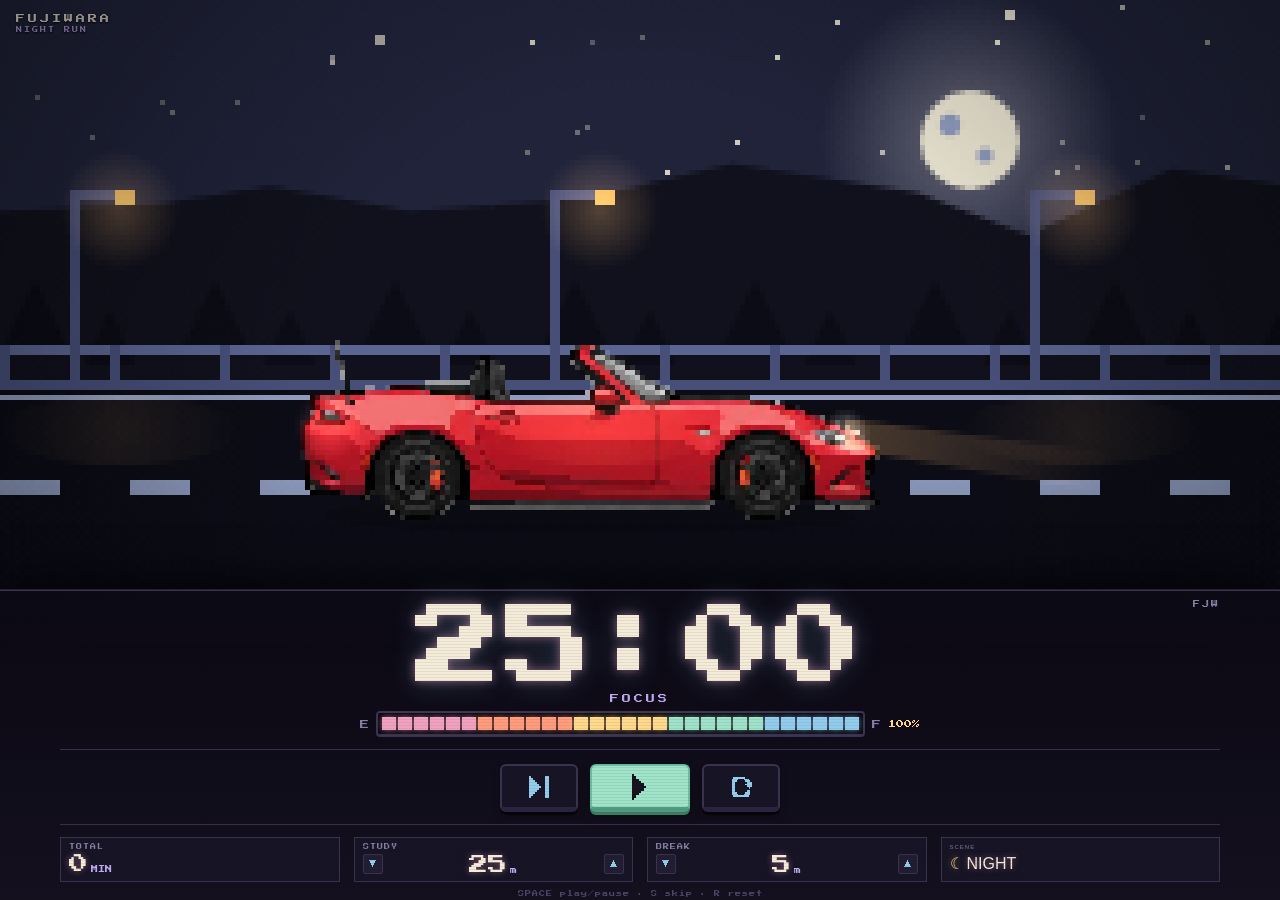
==== index.html @ 55215195 "Build Fujiwara: pixel-art pomodoro timer with night-drive scene Full-screen pomodoro app: you look o" ====
<!DOCTYPE html>
<html lang="en">
<head>
<meta charset="utf-8" />
<meta name="viewport" content="width=device-width, initial-scale=1, viewport-fit=cover" />
<title>25:00 · FOCUS — Fujiwara</title>
<link rel="preconnect" href="https://fonts.googleapis.com" />
<link rel="preconnect" href="https://fonts.gstatic.com" crossorigin />
<link href="https://fonts.googleapis.com/css2?family=Press+Start+2P&display=swap" rel="stylesheet" />
<link rel="stylesheet" href="styles.css" />
</head>
<body data-phase="focus">
  <canvas id="stage" width="320" height="180" aria-label="Pixel-art driving scene"></canvas>

  <div class="wordmark">FUJIWARA<small>NIGHT RUN</small></div>

  <section class="dash" role="group" aria-label="Timer">
    <span class="vdo">FJW</span>

    <!-- centre: time + progress bar -->
    <div class="readout">
      <span id="clock" class="clock">25:00</span>
      <span id="phase" class="phase">FOCUS</span>
      <div class="gauge">
        <span class="cap">E</span>
        <div id="progress" class="progress" role="progressbar" aria-label="Fuel gauge" aria-valuemin="0" aria-valuemax="100" aria-valuenow="100"></div>
        <span class="cap">F</span>
        <span id="fuel-pct" class="pct">100%</span>
      </div>
    </div>

    <!-- transport: skip / play / reset  (pixel-art icons injected by app.js) -->
    <div class="controls">
      <button id="btn-skip" class="tbtn" type="button" aria-label="Skip to next phase"></button>
      <button id="btn-playpause" class="tbtn primary" type="button" aria-label="Start or pause" aria-pressed="false"></button>
      <button id="btn-reset" class="tbtn" type="button" aria-label="Reset"></button>
    </div>

    <!-- four LCD boxes -->
    <div class="boxes">
      <div class="box">
        <span class="k">TOTAL</span>
        <span class="v"><span id="total-min">0</span><span class="u">MIN</span></span>
      </div>

      <div class="box stepper">
        <span class="k">STUDY</span>
        <span class="row">
          <button class="adj" data-adj="focus" data-dir="-1" type="button" aria-label="Less study time">▼</button>
          <span class="v"><span id="focus-val">25</span><span class="u">m</span></span>
          <button class="adj" data-adj="focus" data-dir="1" type="button" aria-label="More study time">▲</button>
        </span>
      </div>

      <div class="box stepper">
        <span class="k">BREAK</span>
        <span class="row">
          <button class="adj" data-adj="break" data-dir="-1" type="button" aria-label="Less break time">▼</button>
          <span class="v"><span id="break-val">5</span><span class="u">m</span></span>
          <button class="adj" data-adj="break" data-dir="1" type="button" aria-label="More break time">▲</button>
        </span>
      </div>

      <button id="btn-scene" class="box scene" type="button" aria-label="Toggle day or night">
        <span class="k">SCENE</span>
        <span class="v"><span id="scene-icon" aria-hidden="true">☾</span><span id="scene-val">NIGHT</span></span>
      </button>
    </div>
  </section>

  <p class="hint">SPACE play/pause · S skip · R reset</p>

  <script src="js/palette.js"></script>
  <script src="js/timer.js"></script>
  <script src="js/car.js"></script>
  <script src="js/scene.js"></script>
  <script src="js/app.js"></script>
</body>
</html>
---- styles.css ----
/* Fujiwara — full-bleed scene + playful pastel dash cluster */
:root {
  --cream:  #f4ebd9;   /* primary text / big clock */
  --ink:    #17131f;   /* dark text on pastel fills */
  --dim:    #8480a6;   /* muted labels / unlit */

  --pink:   #f2a2c0;
  --coral:  #ff9d7e;
  --butter: #ffd98c;
  --mint:   #9fe3c9;
  --sky:    #93cdec;
  --lilac:  #bfa9ef;

  --panel:  #171425;
  --panel2: #221d33;
  --rule:   #3a3350;
  --dash-bg:  #0d0a16;
  --dash-bg2: #14101f;
  --glow:   0 0 6px rgba(242, 162, 192, 0.5);

  --font-px: 'Press Start 2P', ui-monospace, 'Courier New', monospace;
}

* { box-sizing: border-box; }

html, body {
  margin: 0;
  height: 100%;
  background: var(--dash-bg);
  color: var(--cream);
  font-family: var(--font-px);
  overflow: hidden;
  -webkit-font-smoothing: none;
}

/* ---------- scene ---------- */
#stage {
  position: fixed;
  inset: 0;
  width: 100%;
  height: 100%;
  object-fit: cover;
  image-rendering: pixelated;
  image-rendering: crisp-edges;
  z-index: 0;
}

.wordmark {
  position: fixed;
  top: 14px; left: 16px;
  z-index: 1;
  font-size: 9px;
  letter-spacing: 3px;
  color: rgba(244, 235, 217, 0.6);
  text-shadow: 0 1px 2px #000;
  pointer-events: none;
}
.wordmark small { display: block; font-size: 6px; letter-spacing: 2px; margin-top: 4px; color: rgba(191, 169, 239, 0.55); }

/* ---------- dash ---------- */
.dash {
  position: fixed;
  left: 0; right: 0; bottom: 0;
  z-index: 2;
  padding: 16px clamp(14px, 5vw, 60px) 18px;
  background: linear-gradient(180deg, rgba(13,10,22,0.68) 0%, var(--dash-bg) 24%, var(--dash-bg2) 100%);
  border-top: 1px solid var(--rule);
  box-shadow: 0 -1px 0 rgba(242,162,192,0.16), 0 -18px 40px -10px rgba(0,0,0,0.7);
  display: flex;
  flex-direction: column;
  gap: 12px;
}
.dash::after {
  content: "";
  position: absolute; inset: 0;
  pointer-events: none;
  background: repeating-linear-gradient(to bottom, rgba(0,0,0,0) 0 2px, rgba(0,0,0,0.12) 3px);
  mix-blend-mode: multiply;
}
.dash .vdo {
  position: absolute; top: 10px; right: clamp(14px, 5vw, 60px);
  font-size: 7px; letter-spacing: 2px; color: var(--dim);
}

/* centre: big time + progress bar */
.readout {
  display: flex;
  flex-direction: column;
  align-items: center;
  gap: 8px;
  padding-top: 4px;
}
.readout .clock {
  font-size: clamp(46px, 11vw, 88px);
  line-height: 0.85;
  color: var(--cream);
  letter-spacing: 2px;
  text-shadow: 0 0 10px rgba(242,162,192,0.5), 0 0 28px rgba(147,205,236,0.3);
}
.readout .phase { font-size: 9px; letter-spacing: 3px; color: var(--lilac); }

/* fuel-gauge progress bar — a playful pastel EQ */
.gauge {
  display: flex;
  align-items: center;
  gap: 7px;
  width: min(560px, 100%);
}
.gauge .cap { font-size: 9px; color: var(--dim); }
.gauge .pct { font-size: 8px; color: var(--butter); min-width: 30px; text-align: right; }
.progress {
  flex: 1;
  display: flex;
  gap: 2px;
  padding: 4px;
  border: 2px solid var(--rule);
  border-bottom-width: 3px;
  border-radius: 4px;
  background: #0a0812;
  box-shadow: inset 0 2px 5px rgba(0,0,0,0.55);
}
.progress .seg {
  flex: 1;
  height: 13px;
  background: #211d30;
  transition: background .18s linear, box-shadow .18s linear;
}
.progress .seg.on { background: var(--mint); box-shadow: 0 0 6px rgba(159,227,201,0.6); }
.progress .seg.on:nth-child(-n+6)                       { background: var(--pink);   box-shadow: 0 0 6px rgba(242,162,192,0.6); }
.progress .seg.on:nth-child(n+7):nth-child(-n+12)       { background: var(--coral);  box-shadow: 0 0 6px rgba(255,157,126,0.6); }
.progress .seg.on:nth-child(n+13):nth-child(-n+18)      { background: var(--butter); box-shadow: 0 0 6px rgba(255,217,140,0.6); }
.progress .seg.on:nth-child(n+19):nth-child(-n+24)      { background: var(--mint);   box-shadow: 0 0 6px rgba(159,227,201,0.6); }
.progress .seg.on:nth-child(n+25)                       { background: var(--sky);    box-shadow: 0 0 6px rgba(147,205,236,0.6); }
.progress .seg.on.low { background: var(--coral); box-shadow: 0 0 7px rgba(255,157,126,0.8); }

/* transport — chunky, pressable */
.controls {
  display: flex;
  justify-content: center;
  gap: 12px;
  padding: 14px 0 12px;
  border-top: 1px solid var(--rule);
  border-bottom: 1px solid var(--rule);
}
.tbtn {
  width: clamp(56px, 13vw, 78px);
  height: clamp(38px, 8vw, 48px);
  display: grid;
  place-items: center;
  padding: 0;
  cursor: pointer;
  color: var(--sky);
  background: var(--panel);
  border: 2px solid var(--rule);
  border-bottom-width: 5px;
  border-bottom-color: #2a2440;
  border-radius: 6px;
  box-shadow: 0 3px 0 rgba(0,0,0,0.5), 0 5px 10px -3px rgba(0,0,0,0.6);
  transition: transform .05s linear, color .12s, background .15s, box-shadow .1s, border-width .05s;
}
.tbtn svg {
  width: clamp(16px, 3.4vw, 22px);
  height: clamp(16px, 3.4vw, 22px);
  object-fit: contain;
  fill: currentColor;
  shape-rendering: crispEdges;
}
.tbtn.primary svg { width: clamp(18px, 4vw, 26px); height: clamp(18px, 4vw, 26px); }
.tbtn .i-play { display: grid; place-items: center; }
.tbtn:hover { color: var(--cream); background: var(--panel2); }
.tbtn:active {
  transform: translateY(3px);
  border-bottom-width: 2px;
  box-shadow: 0 1px 0 rgba(0,0,0,0.5);
}
.tbtn.primary {
  width: clamp(70px, 16vw, 100px);
  color: var(--ink);
  background: var(--mint);
  border-color: #6cbfa2;
  border-bottom-color: #4f9c81;
  box-shadow: 0 3px 0 #3c7a64, 0 6px 12px -3px rgba(0,0,0,0.6);
}
.tbtn.primary:hover { background: #b6efd7; }
.tbtn.primary:active { box-shadow: 0 1px 0 #3c7a64; }
.tbtn.primary.running {
  color: var(--ink);
  background: var(--pink);
  border-color: #d97fa2;
  border-bottom-color: #b5648a;
  box-shadow: 0 3px 0 #93507080, 0 6px 12px -3px rgba(0,0,0,0.6);
}
.tbtn.primary.running:active { box-shadow: 0 1px 0 #935070; }
.tbtn .i-pause { display: none; }
.tbtn.running .i-play { display: none; }
.tbtn.running .i-pause { display: grid; }

/* four boxes */
.boxes {
  display: flex;
  gap: clamp(6px, 2vw, 14px);
  align-items: stretch;
}
.box {
  flex: 1 1 0;
  min-width: 0;
  border: 1px solid var(--rule);
  background: var(--panel);
  padding: 6px 8px 7px;
  display: flex;
  flex-direction: column;
  gap: 4px;
  color: var(--cream);
}
.box .k { font-size: 6px; letter-spacing: 1px; color: var(--dim); }
.box .v {
  font-size: clamp(13px, 3vw, 19px);
  color: var(--cream);
  text-shadow: var(--glow);
  display: flex;
  align-items: baseline;
  gap: 3px;
}
.box .v .u { font-size: 7px; color: var(--lilac); text-shadow: none; }

.stepper .row {
  display: flex;
  align-items: center;
  justify-content: space-between;
  gap: 4px;
}
.stepper .row .v { flex: 1; justify-content: center; }
.adj {
  width: 20px;
  height: 20px;
  flex: 0 0 auto;
  padding: 0;
  font-family: var(--font-px);
  font-size: 8px;
  line-height: 1;
  color: var(--sky);
  background: var(--panel2);
  border: 1px solid var(--rule);
  border-radius: 2px;
  cursor: pointer;
}
.adj:hover { color: var(--cream); border-color: var(--lilac); }
.adj:active { transform: translateY(1px); }

.box.scene {
  cursor: pointer;
  align-items: flex-start;
  text-align: left;
  transition: border-color .12s, box-shadow .12s;
}
.box.scene:hover { border-color: var(--lilac); box-shadow: inset 0 0 10px rgba(191,169,239,0.18); }
.box.scene .v { font-size: clamp(12px, 2.6vw, 16px); }
#scene-icon { color: var(--butter); text-shadow: 0 0 6px rgba(255,217,140,0.6); }

.hint {
  position: fixed;
  bottom: 3px; left: 50%; transform: translateX(-50%);
  z-index: 3;
  margin: 0;
  font-size: 6px;
  letter-spacing: 1px;
  color: rgba(191, 169, 239, 0.35);
  pointer-events: none;
}

@media (max-width: 560px) {
  .readout .clock { font-size: clamp(40px, 15vw, 66px); }
  .box .k { font-size: 5px; }
  .hint { display: none; }
}
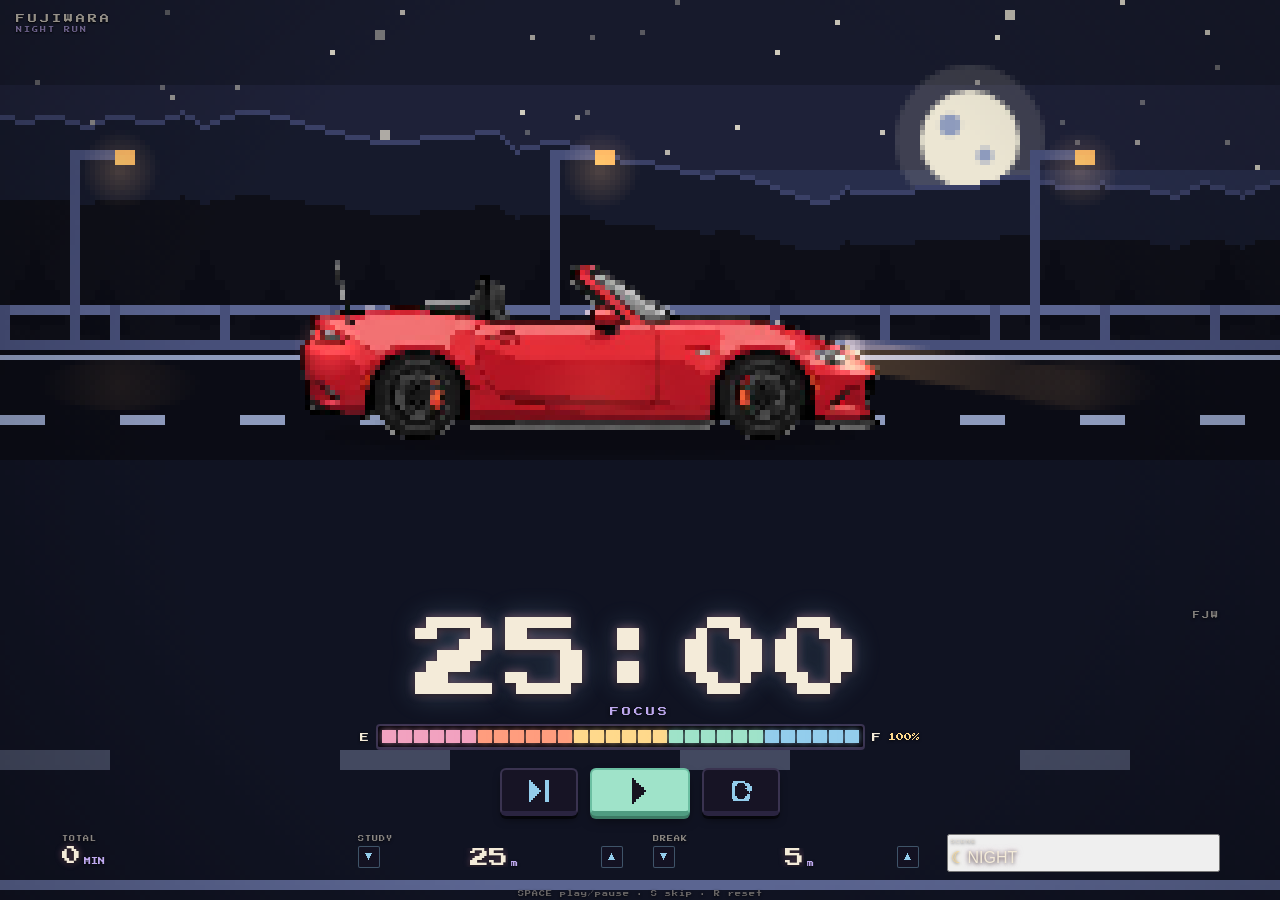
==== commit 93a96c4a: "Config editing + auto-advance + see-through dash + crisper scene Timer / config: - study & break len" ====
--- a/index.html
+++ b/index.html
@@ -47,7 +47,7 @@
         <span class="k">STUDY</span>
         <span class="row">
           <button class="adj" data-adj="focus" data-dir="-1" type="button" aria-label="Less study time">▼</button>
-          <span class="v"><span id="focus-val">25</span><span class="u">m</span></span>
+          <span class="v"><input id="focus-val" class="num" type="number" min="1" max="180" step="1" value="25" inputmode="numeric" aria-label="Study minutes" /><span class="u">m</span></span>
           <button class="adj" data-adj="focus" data-dir="1" type="button" aria-label="More study time">▲</button>
         </span>
       </div>
@@ -56,7 +56,7 @@
         <span class="k">BREAK</span>
         <span class="row">
           <button class="adj" data-adj="break" data-dir="-1" type="button" aria-label="Less break time">▼</button>
-          <span class="v"><span id="break-val">5</span><span class="u">m</span></span>
+          <span class="v"><input id="break-val" class="num" type="number" min="1" max="60" step="1" value="5" inputmode="numeric" aria-label="Break minutes" /><span class="u">m</span></span>
           <button class="adj" data-adj="break" data-dir="1" type="button" aria-label="More break time">▲</button>
         </span>
       </div>
--- a/styles.css
+++ b/styles.css
@@ -57,29 +57,21 @@
 }
 .wordmark small { display: block; font-size: 6px; letter-spacing: 2px; margin-top: 4px; color: rgba(191, 169, 239, 0.55); }
 
-/* ---------- dash ---------- */
+/* ---------- dash (transparent — the scene shows through) ---------- */
 .dash {
   position: fixed;
   left: 0; right: 0; bottom: 0;
   z-index: 2;
-  padding: 16px clamp(14px, 5vw, 60px) 18px;
-  background: linear-gradient(180deg, rgba(13,10,22,0.68) 0%, var(--dash-bg) 24%, var(--dash-bg2) 100%);
-  border-top: 1px solid var(--rule);
-  box-shadow: 0 -1px 0 rgba(242,162,192,0.16), 0 -18px 40px -10px rgba(0,0,0,0.7);
+  padding: 18px clamp(14px, 5vw, 60px) 28px;
+  background: transparent;
   display: flex;
   flex-direction: column;
-  gap: 12px;
-}
-.dash::after {
-  content: "";
-  position: absolute; inset: 0;
-  pointer-events: none;
-  background: repeating-linear-gradient(to bottom, rgba(0,0,0,0) 0 2px, rgba(0,0,0,0.12) 3px);
-  mix-blend-mode: multiply;
+  gap: 16px;
 }
 .dash .vdo {
   position: absolute; top: 10px; right: clamp(14px, 5vw, 60px);
-  font-size: 7px; letter-spacing: 2px; color: var(--dim);
+  font-size: 7px; letter-spacing: 2px; color: rgba(244,235,217,0.5);
+  text-shadow: 0 1px 3px rgba(0,0,0,0.6);
 }
 
 /* centre: big time + progress bar */
@@ -95,9 +87,9 @@
   line-height: 0.85;
   color: var(--cream);
   letter-spacing: 2px;
-  text-shadow: 0 0 10px rgba(242,162,192,0.5), 0 0 28px rgba(147,205,236,0.3);
-}
-.readout .phase { font-size: 9px; letter-spacing: 3px; color: var(--lilac); }
+  text-shadow: 0 2px 6px rgba(0,0,0,0.65), 0 0 10px rgba(242,162,192,0.5), 0 0 28px rgba(147,205,236,0.3);
+}
+.readout .phase { font-size: 9px; letter-spacing: 3px; color: var(--lilac); text-shadow: 0 1px 4px rgba(0,0,0,0.7); }
 
 /* fuel-gauge progress bar — a playful pastel EQ */
 .gauge {
@@ -106,8 +98,8 @@
   gap: 7px;
   width: min(560px, 100%);
 }
-.gauge .cap { font-size: 9px; color: var(--dim); }
-.gauge .pct { font-size: 8px; color: var(--butter); min-width: 30px; text-align: right; }
+.gauge .cap { font-size: 9px; color: var(--cream); text-shadow: 0 1px 3px rgba(0,0,0,0.7); }
+.gauge .pct { font-size: 8px; color: var(--butter); min-width: 30px; text-align: right; text-shadow: 0 1px 3px rgba(0,0,0,0.7); }
 .progress {
   flex: 1;
   display: flex;
@@ -138,9 +130,7 @@
   display: flex;
   justify-content: center;
   gap: 12px;
-  padding: 14px 0 12px;
-  border-top: 1px solid var(--rule);
-  border-bottom: 1px solid var(--rule);
+  padding: 2px 0;
 }
 .tbtn {
   width: clamp(56px, 13vw, 78px);
@@ -195,33 +185,33 @@
 .tbtn.running .i-play { display: none; }
 .tbtn.running .i-pause { display: grid; }
 
-/* four boxes */
+/* four boxes — borderless, sitting straight on the scene */
 .boxes {
   display: flex;
-  gap: clamp(6px, 2vw, 14px);
+  gap: clamp(10px, 3vw, 26px);
   align-items: stretch;
 }
+.box.stepper { transition: opacity .15s; }
+.box.stepper.locked { opacity: 0.4; }
 .box {
   flex: 1 1 0;
   min-width: 0;
-  border: 1px solid var(--rule);
-  background: var(--panel);
-  padding: 6px 8px 7px;
+  padding: 2px 2px 3px;
   display: flex;
   flex-direction: column;
   gap: 4px;
   color: var(--cream);
 }
-.box .k { font-size: 6px; letter-spacing: 1px; color: var(--dim); }
+.box .k { font-size: 6px; letter-spacing: 1px; color: rgba(244,235,217,0.55); text-shadow: 0 1px 3px rgba(0,0,0,0.7); }
 .box .v {
   font-size: clamp(13px, 3vw, 19px);
   color: var(--cream);
-  text-shadow: var(--glow);
+  text-shadow: 0 1px 4px rgba(0,0,0,0.75), var(--glow);
   display: flex;
   align-items: baseline;
   gap: 3px;
 }
-.box .v .u { font-size: 7px; color: var(--lilac); text-shadow: none; }
+.box .v .u { font-size: 7px; color: var(--lilac); text-shadow: 0 1px 3px rgba(0,0,0,0.7); }
 
 .stepper .row {
   display: flex;
@@ -230,32 +220,50 @@
   gap: 4px;
 }
 .stepper .row .v { flex: 1; justify-content: center; }
+.num {
+  width: 2.4em;
+  padding: 0;
+  font-family: var(--font-px);
+  font-size: clamp(13px, 3vw, 19px);
+  color: var(--cream);
+  background: transparent;
+  border: 0;
+  text-align: right;
+  text-shadow: 0 1px 4px rgba(0,0,0,0.75), var(--glow);
+  -moz-appearance: textfield;
+}
+.num::-webkit-outer-spin-button,
+.num::-webkit-inner-spin-button { -webkit-appearance: none; margin: 0; }
+.num:focus { outline: none; color: #fff; }
+.num:disabled { color: var(--cream); -webkit-text-fill-color: var(--cream); opacity: 1; }
+
 .adj {
-  width: 20px;
-  height: 20px;
+  width: 22px;
+  height: 22px;
   flex: 0 0 auto;
   padding: 0;
   font-family: var(--font-px);
   font-size: 8px;
   line-height: 1;
   color: var(--sky);
-  background: var(--panel2);
-  border: 1px solid var(--rule);
+  background: rgba(23,19,37,0.55);
+  border: 1px solid rgba(147,205,236,0.35);
   border-radius: 2px;
   cursor: pointer;
 }
-.adj:hover { color: var(--cream); border-color: var(--lilac); }
+.adj:hover { color: var(--cream); border-color: var(--lilac); background: rgba(23,19,37,0.8); }
 .adj:active { transform: translateY(1px); }
+.adj:disabled { cursor: not-allowed; opacity: 0.45; }
 
 .box.scene {
   cursor: pointer;
   align-items: flex-start;
   text-align: left;
-  transition: border-color .12s, box-shadow .12s;
-}
-.box.scene:hover { border-color: var(--lilac); box-shadow: inset 0 0 10px rgba(191,169,239,0.18); }
+}
+.box.scene:hover .v { color: #fff; }
+.box.scene:hover #scene-icon { text-shadow: 0 0 10px rgba(255,217,140,0.9); }
 .box.scene .v { font-size: clamp(12px, 2.6vw, 16px); }
-#scene-icon { color: var(--butter); text-shadow: 0 0 6px rgba(255,217,140,0.6); }
+#scene-icon { color: var(--butter); text-shadow: 0 1px 3px rgba(0,0,0,0.7), 0 0 6px rgba(255,217,140,0.6); }
 
 .hint {
   position: fixed;
@@ -264,7 +272,8 @@
   margin: 0;
   font-size: 6px;
   letter-spacing: 1px;
-  color: rgba(191, 169, 239, 0.35);
+  color: rgba(244, 235, 217, 0.4);
+  text-shadow: 0 1px 3px rgba(0,0,0,0.7);
   pointer-events: none;
 }
 
